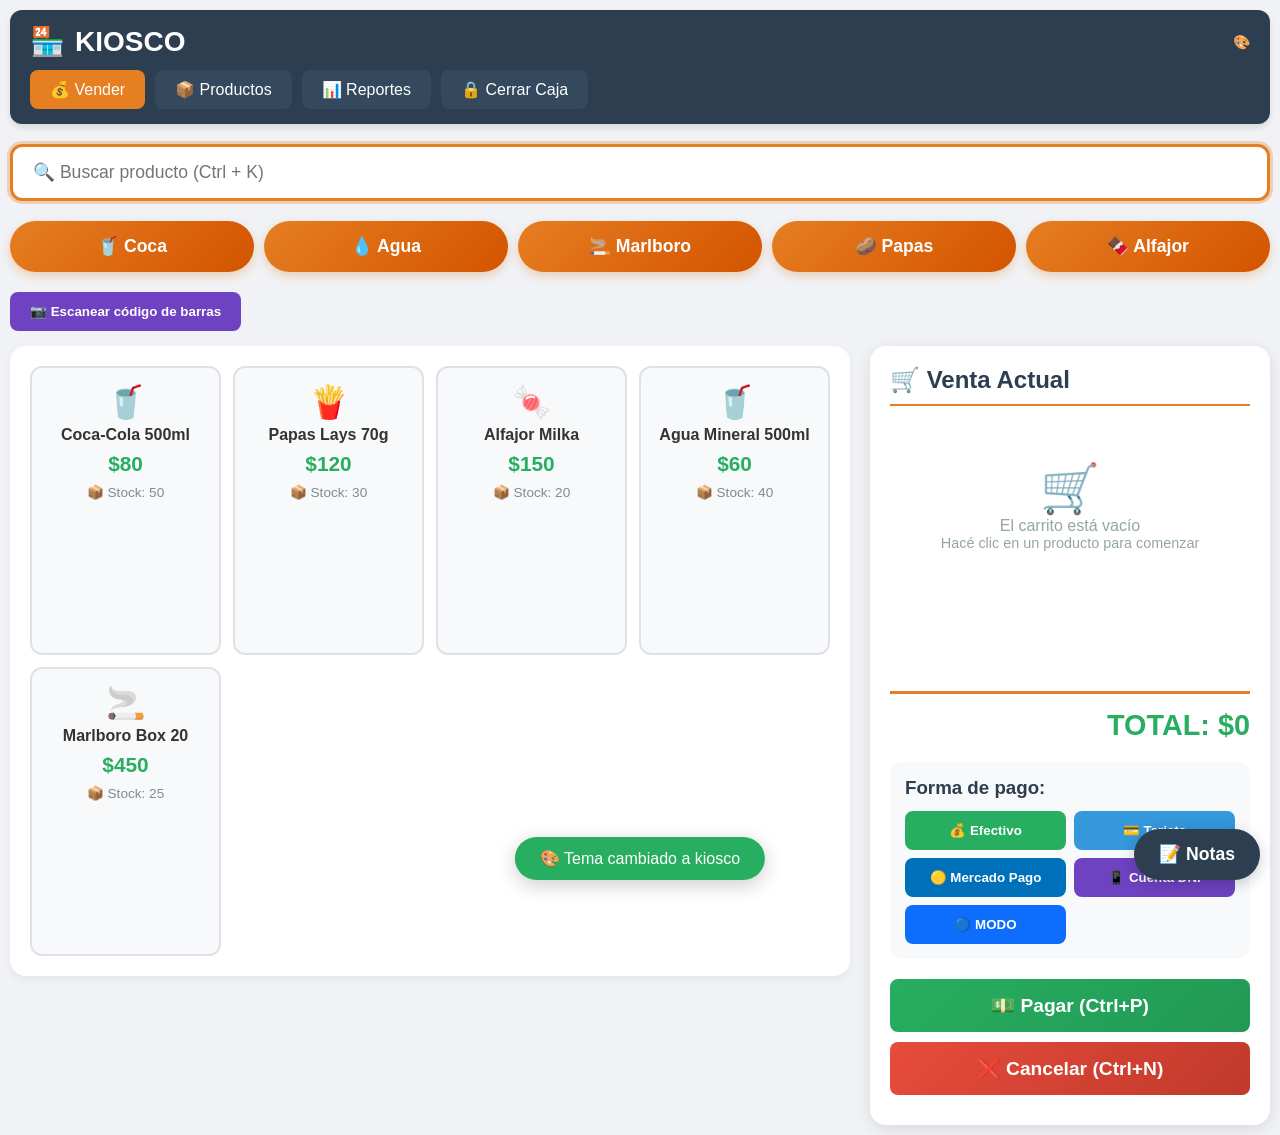
==== index.html @ 5be62ff6 "Add files via upload" ====
<!DOCTYPE html>
<html lang="es">
<head>
    <meta charset="UTF-8">
    <meta name="viewport" content="width=device-width, initial-scale=1.0">
    <title>Kiosco - Ventas</title>
    <link rel="stylesheet" href="style.css">
    <link rel="manifest" href="manifest.json">
    <meta name="theme-color" content="#2c3e50">
</head>
<body>
    <div class="app">
        <!-- Header -->
        <header>
            <h1>
                <span>🏪</span>
                 KIOSCO
                <span style="font-size:0.5em; margin-left:auto;" onclick="cambiarTema(prompt('Tema: kiosco, noche, navidad'))">🎨</span>
            </h1>
            <nav>
                <a href="index.html" class="activo">💰 Vender</a>
                <a href="productos.html">📦 Productos</a>
                <a href="reportes.html">📊 Reportes</a>
                <a href="#" onclick="cerrarCaja()">🔒 Cerrar Caja</a>
            </nav>
        </header>

        <!-- Buscador rápido -->
        <div class="buscador-rapido">
            <input type="text" id="buscador" placeholder="🔍 Buscar producto (Ctrl + K)" autofocus>
            <button onclick="limpiarBusqueda()" id="btnLimpiar" style="display:none;">✖</button>
        </div>

        <!-- Botones de venta rápida -->
        <div class="venta-rapida">
            <button onclick="venderRapido('Coca')" class="btn-rapido">🥤 Coca</button>
            <button onclick="venderRapido('Agua')" class="btn-rapido">💧 Agua</button>
            <button onclick="venderRapido('Marlboro')" class="btn-rapido">🚬 Marlboro</button>
            <button onclick="venderRapido('Papas')" class="btn-rapido">🥔 Papas</button>
            <button onclick="venderRapido('Alfajor')" class="btn-rapido">🍫 Alfajor</button>
        </div>

        <!-- Botón de escáner -->
        <button onclick="activarEscaneo()" class="btn-escaneo">📷 Escanear código de barras</button>

        <!-- Contenedor principal de ventas -->
        <div class="ventas-container">
            <!-- Grid de productos -->
            <div class="productos-grid" id="productosGrid">
                <!-- Se carga con JavaScript -->
            </div>

            <!-- Carrito -->
            <div class="carrito">
                <h2>🛒 Venta Actual</h2>
                
                <div class="carrito-items" id="carritoItems">
                    <!-- Se carga con JS -->
                </div>
                
                <div class="carrito-total">
                    <span>TOTAL:</span>
                    <span id="totalVenta">$0</span>
                </div>

                <!-- Métodos de pago -->
                <div class="metodos-pago">
                    <h3>Forma de pago:</h3>
                    <div class="botones-pago">
                        <button onclick="seleccionarPago('EFECTIVO')" class="btn-pago efectivo">💰 Efectivo</button>
                        <button onclick="seleccionarPago('TARJETA')" class="btn-pago tarjeta">💳 Tarjeta</button>
                        <button onclick="seleccionarPago('MERCADO_PAGO')" class="btn-pago mp">🟡 Mercado Pago</button>
                        <button onclick="seleccionarPago('CUENTA_DNI')" class="btn-pago dni">📱 Cuenta DNI</button>
                        <button onclick="seleccionarPago('MODE')" class="btn-pago modo">🔵 MODO</button>
                    </div>
                </div>

                <!-- Botones de acción -->
                <button onclick="pagar()" class="btn-pagar">💵 Pagar (Ctrl+P)</button>
                <button onclick="cancelarVenta()" class="btn-cancelar">❌ Cancelar (Ctrl+N)</button>

                <!-- Panel de vuelto -->
                <div id="vueltoPanel" style="display: none;">
                    <input type="number" id="pagoCliente" placeholder="Monto recibido">
                    <button onclick="calcularVuelto()">Calcular vuelto</button>
                    <div id="resultadoVuelto"></div>
                </div>
            </div>
        </div>

        <!-- Panel de notas -->
        <div class="notas-panel">
            <button onclick="toggleNotas()" class="btn-notas">📝 Notas</button>
            <div id="notasContent" style="display:none;">
                <textarea id="notasTexto" placeholder="Ej: Pedir Coca, Llamar a proveedor..."></textarea>
                <button onclick="guardarNotas()">Guardar Notas</button>
            </div>
        </div>
    </div>

    <script src="db.js"></script>
    <script src="script.js"></script>
</body>
</html>
---- style.css ----
* {
    margin: 0;
    padding: 0;
    box-sizing: border-box;
    font-family: 'Segoe UI', Arial, sans-serif;
}

:root {
    --color-primario: #e67e22;
    --color-secundario: #2c3e50;
    --color-exito: #27ae60;
    --color-peligro: #e74c3c;
    --color-fondo: #f0f2f5;
    --color-texto: #333;
    --color-borde: #dee2e6;
}

body {
    background: var(--color-fondo);
    color: var(--color-texto);
}

.app {
    max-width: 1400px;
    margin: 0 auto;
    padding: 10px;
}

/* ========== HEADER Y NAVEGACIÓN ========== */
header {
    background: var(--color-secundario);
    color: white;
    padding: 15px 20px;
    border-radius: 12px;
    margin-bottom: 20px;
    box-shadow: 0 4px 6px rgba(0,0,0,0.1);
}

header h1 {
    font-size: 28px;
    margin-bottom: 12px;
    display: flex;
    align-items: center;
    gap: 10px;
}

nav {
    display: flex;
    gap: 10px;
    flex-wrap: wrap;
}

nav a {
    color: white;
    text-decoration: none;
    padding: 10px 20px;
    border-radius: 8px;
    background: #34495e;
    transition: all 0.3s;
    font-weight: 500;
}

nav a:hover {
    background: var(--color-primario);
    transform: translateY(-2px);
}

nav a.activo {
    background: var(--color-primario);
}

/* ========== BUSCADOR RÁPIDO (EXTRA 1) ========== */
.buscador-rapido {
    margin-bottom: 20px;
    display: flex;
    gap: 10px;
}

.buscador-rapido input {
    flex: 1;
    padding: 15px 20px;
    font-size: 1.1em;
    border: 3px solid var(--color-primario);
    border-radius: 12px;
    outline: none;
    transition: all 0.3s;
    box-shadow: 0 2px 5px rgba(0,0,0,0.1);
}

.buscador-rapido input:focus {
    box-shadow: 0 0 0 3px rgba(230, 126, 34, 0.3);
}

.buscador-rapido button {
    padding: 0 20px;
    background: var(--color-peligro);
    color: white;
    border: none;
    border-radius: 12px;
    cursor: pointer;
    font-size: 1.2em;
    transition: all 0.3s;
}

.buscador-rapido button:hover {
    background: #c0392b;
    transform: scale(1.05);
}

/* ========== VENTA RÁPIDA (EXTRA 2) ========== */
.venta-rapida {
    display: flex;
    gap: 10px;
    margin-bottom: 20px;
    flex-wrap: wrap;
}

.btn-rapido {
    padding: 15px 25px;
    background: linear-gradient(135deg, var(--color-primario), #d35400);
    color: white;
    border: none;
    border-radius: 50px;
    cursor: pointer;
    font-size: 1.1em;
    font-weight: bold;
    box-shadow: 0 4px 10px rgba(230, 126, 34, 0.3);
    transition: all 0.3s;
    flex: 1;
    min-width: 120px;
}

.btn-rapido:hover {
    transform: translateY(-3px);
    box-shadow: 0 6px 15px rgba(230, 126, 34, 0.4);
}

/* ========== PANEL DE NOTAS (EXTRA 3) ========== */
.notas-panel {
    position: fixed;
    bottom: 20px;
    right: 20px;
    z-index: 1000;
}

.btn-notas {
    padding: 15px 25px;
    background: var(--color-secundario);
    color: white;
    border: none;
    border-radius: 50px;
    cursor: pointer;
    font-size: 1.1em;
    font-weight: bold;
    box-shadow: 0 4px 15px rgba(0,0,0,0.2);
    transition: all 0.3s;
}

.btn-notas:hover {
    transform: scale(1.05);
    background: #34495e;
}

#notasContent {
    position: absolute;
    bottom: 80px;
    right: 0;
    width: 300px;
    background: white;
    border-radius: 12px;
    padding: 15px;
    box-shadow: 0 10px 30px rgba(0,0,0,0.2);
}

#notasTexto {
    width: 100%;
    height: 150px;
    padding: 12px;
    border: 2px solid var(--color-borde);
    border-radius: 8px;
    margin-bottom: 10px;
    resize: none;
    font-size: 1em;
}

#notasContent button {
    width: 100%;
    padding: 10px;
    background: var(--color-exito);
    color: white;
    border: none;
    border-radius: 8px;
    cursor: pointer;
}

/* ========== LAYOUT DE VENTAS ========== */
.ventas-container {
    display: grid;
    grid-template-columns: 1fr 400px;
    gap: 20px;
}

/* ========== GRID DE PRODUCTOS ========== */
.productos-grid {
    display: grid;
    grid-template-columns: repeat(auto-fill, minmax(160px, 1fr));
    gap: 12px;
    background: white;
    padding: 20px;
    border-radius: 16px;
    max-height: 70vh;
    overflow-y: auto;
    box-shadow: 0 4px 10px rgba(0,0,0,0.05);
}

.producto-card {
    background: #f8f9fa;
    border: 2px solid var(--color-borde);
    border-radius: 12px;
    padding: 15px 10px;
    text-align: center;
    cursor: pointer;
    transition: all 0.2s;
    position: relative;
}

.producto-card:hover {
    background: var(--color-primario);
    color: white;
    border-color: #d35400;
    transform: translateY(-3px);
    box-shadow: 0 5px 15px rgba(230, 126, 34, 0.3);
}

.producto-card.sin-stock {
    opacity: 0.4;
    cursor: not-allowed;
}

.producto-card.sin-stock:hover {
    background: #f8f9fa;
    color: inherit;
    transform: none;
    box-shadow: none;
}

.precio {
    font-weight: bold;
    color: var(--color-exito);
    font-size: 1.3em;
    margin: 8px 0;
}

.producto-card:hover .precio {
    color: white;
}

.stock {
    font-size: 0.85em;
    color: #7f8c8d;
}

.producto-card:hover .stock {
    color: #ecf0f1;
}

/* ========== CARRITO ========== */
.carrito {
    background: white;
    padding: 20px;
    border-radius: 16px;
    height: fit-content;
    position: sticky;
    top: 10px;
    box-shadow: 0 4px 15px rgba(0,0,0,0.1);
}

.carrito h2 {
    color: var(--color-secundario);
    margin-bottom: 15px;
    padding-bottom: 10px;
    border-bottom: 2px solid var(--color-primario);
}

.carrito-items {
    min-height: 250px;
    max-height: 400px;
    overflow-y: auto;
    margin: 15px 0;
}

.carrito-item {
    display: flex;
    justify-content: space-between;
    align-items: center;
    padding: 12px;
    border-bottom: 1px solid #ecf0f1;
    animation: slideIn 0.3s ease;
}

@keyframes slideIn {
    from {
        opacity: 0;
        transform: translateX(20px);
    }
    to {
        opacity: 1;
        transform: translateX(0);
    }
}

.item-cantidad {
    display: flex;
    align-items: center;
    gap: 8px;
}

.item-cantidad button {
    width: 30px;
    height: 30px;
    border: none;
    background: #3498db;
    color: white;
    border-radius: 6px;
    cursor: pointer;
    font-weight: bold;
    transition: all 0.2s;
}

.item-cantidad button:hover {
    background: #2980b9;
    transform: scale(1.1);
}

.item-cantidad button:active {
    transform: scale(0.9);
}

.carrito-total {
    font-size: 1.8em;
    font-weight: bold;
    text-align: right;
    margin: 20px 0;
    padding-top: 15px;
    border-top: 3px solid var(--color-primario);
    color: var(--color-exito);
}

/* ========== MÉTODOS DE PAGO (EXTRA 4) ========== */
.metodos-pago {
    margin: 20px 0;
    padding: 15px;
    background: #f8f9fa;
    border-radius: 12px;
}

.metodos-pago h3 {
    margin-bottom: 12px;
    color: var(--color-secundario);
}

.botones-pago {
    display: grid;
    grid-template-columns: repeat(auto-fit, minmax(120px, 1fr));
    gap: 8px;
}

.btn-pago {
    padding: 12px;
    border: none;
    border-radius: 8px;
    cursor: pointer;
    font-weight: bold;
    transition: all 0.2s;
}

.btn-pago:hover {
    transform: translateY(-2px);
    filter: brightness(1.1);
}

.btn-pago.efectivo {
    background: #27ae60;
    color: white;
}

.btn-pago.tarjeta {
    background: #3498db;
    color: white;
}

.btn-pago.mp {
    background: #0070ba;
    color: white;
}

.btn-pago.dni {
    background: #6f42c1;
    color: white;
}

.btn-pago.modo {
    background: #0d6efd;
    color: white;
}

/* ========== PANEL DE VUELTO ========== */
#vueltoPanel {
    margin-top: 20px;
    padding: 20px;
    background: #e8f4fd;
    border-radius: 12px;
}

#vueltoPanel input {
    width: 100%;
    padding: 15px;
    font-size: 1.2em;
    border: 2px solid #3498db;
    border-radius: 8px;
    margin-bottom: 10px;
}

#vueltoPanel button {
    width: 100%;
    padding: 12px;
    background: #3498db;
    color: white;
    border: none;
    border-radius: 8px;
    cursor: pointer;
    font-weight: bold;
}

#resultadoVuelto {
    margin-top: 15px;
    text-align: center;
    font-size: 1.2em;
}

/* ========== BOTONES PRINCIPALES ========== */
.btn-pagar, .btn-cancelar {
    width: 100%;
    padding: 15px;
    border: none;
    border-radius: 8px;
    font-size: 1.2em;
    font-weight: bold;
    cursor: pointer;
    transition: all 0.3s;
    margin-bottom: 10px;
}

.btn-pagar {
    background: linear-gradient(135deg, var(--color-exito), #229954);
    color: white;
}

.btn-pagar:hover {
    transform: translateY(-2px);
    box-shadow: 0 5px 15px rgba(39, 174, 96, 0.4);
}

.btn-cancelar {
    background: linear-gradient(135deg, var(--color-peligro), #c0392b);
    color: white;
}

.btn-cancelar:hover {
    transform: translateY(-2px);
    box-shadow: 0 5px 15px rgba(231, 76, 60, 0.4);
}

/* ========== GESTIÓN DE PRODUCTOS ========== */
.productos-gestion {
    background: white;
    padding: 25px;
    border-radius: 16px;
    box-shadow: 0 4px 15px rgba(0,0,0,0.1);
}

.form-producto {
    display: grid;
    grid-template-columns: repeat(auto-fit, minmax(200px, 1fr));
    gap: 15px;
    margin-bottom: 30px;
    padding: 25px;
    background: #f8f9fa;
    border-radius: 12px;
}

.form-producto input,
.form-producto select {
    padding: 12px 15px;
    border: 2px solid var(--color-borde);
    border-radius: 8px;
    font-size: 1em;
    transition: all 0.3s;
}

.form-producto input:focus,
.form-producto select:focus {
    border-color: var(--color-primario);
    outline: none;
    box-shadow: 0 0 0 3px rgba(230, 126, 34, 0.2);
}

.btn-agregar {
    padding: 12px 20px;
    background: var(--color-exito);
    color: white;
    border: none;
    border-radius: 8px;
    cursor: pointer;
    font-weight: bold;
    font-size: 1.1em;
    transition: all 0.3s;
}

.btn-agregar:hover {
    background: #229954;
    transform: translateY(-2px);
}

.tabla-productos {
    width: 100%;
    border-collapse: collapse;
    background: white;
    border-radius: 8px;
    overflow: hidden;
    box-shadow: 0 2px 10px rgba(0,0,0,0.05);
}

.tabla-productos th {
    background: var(--color-secundario);
    color: white;
    padding: 15px;
    text-align: left;
    font-weight: 500;
}

.tabla-productos td {
    padding: 12px 15px;
    border-bottom: 1px solid #ecf0f1;
}

.tabla-productos tr:hover {
    background: #f8f9fa;
}

.stock-bajo {
    background: #fff3cd;
}

.stock-bajo:hover {
    background: #ffe69c !important;
}

/* ========== REPORTES ========== */
.reportes-container {
    background: white;
    padding: 25px;
    border-radius: 16px;
    box-shadow: 0 4px 15px rgba(0,0,0,0.1);
}

.reporte-card {
    background: #f8f9fa;
    padding: 20px;
    margin-bottom: 20px;
    border-radius: 12px;
    border-left: 5px solid var(--color-primario);
}

.reporte-card h3 {
    color: var(--color-secundario);
    margin-bottom: 15px;
}

.reporte-valor {
    font-size: 2.5em;
    font-weight: bold;
    color: var(--color-exito);
}

.reporte-card ul {
    list-style: none;
    padding: 0;
}

.reporte-card li {
    padding: 10px;
    border-bottom: 1px solid #ecf0f1;
    font-size: 1.1em;
}

.reporte-card li:last-child {
    border-bottom: none;
}

/* ========== MODAL PARA ESCÁNER (EXTRA 5) ========== */
.modal {
    position: fixed;
    top: 0;
    left: 0;
    width: 100%;
    height: 100%;
    background: rgba(0,0,0,0.8);
    display: flex;
    justify-content: center;
    align-items: center;
    z-index: 2000;
}

.modal-content {
    background: white;
    padding: 25px;
    border-radius: 16px;
    max-width: 500px;
    width: 90%;
}

.modal-content video {
    width: 100%;
    border-radius: 8px;
    margin: 15px 0;
}

.modal-content button {
    padding: 12px 20px;
    background: var(--color-peligro);
    color: white;
    border: none;
    border-radius: 8px;
    cursor: pointer;
    width: 100%;
}

.btn-escaneo {
    padding: 12px 20px;
    background: #6f42c1;
    color: white;
    border: none;
    border-radius: 8px;
    cursor: pointer;
    font-weight: bold;
    margin-bottom: 15px;
    transition: all 0.3s;
}

.btn-escaneo:hover {
    background: #6610f2;
    transform: translateY(-2px);
}

/* ========== MODO TABLET ========== */
@media (max-width: 1024px) {
    .ventas-container {
        grid-template-columns: 1fr;
    }
    
    .productos-grid {
        max-height: 50vh;
    }
    
    .carrito {
        position: static;
        margin-top: 20px;
    }
}

@media (max-width: 768px) {
    .productos-grid {
        grid-template-columns: repeat(2, 1fr);
    }
    
    .botones-pago {
        grid-template-columns: 1fr;
    }
    
    .venta-rapida {
        flex-direction: column;
    }
    
    .btn-rapido {
        width: 100%;
    }
    
    header h1 {
        font-size: 24px;
    }
    
    nav {
        flex-direction: column;
    }
    
    nav a {
        text-align: center;
    }
}

/* ========== ANIMACIONES ========== */
@keyframes pulse {
    0% { transform: scale(1); }
    50% { transform: scale(1.05); }
    100% { transform: scale(1); }
}

.alerta-stock {
    animation: pulse 1s infinite;
    background: #fff3cd;
    padding: 10px;
    border-radius: 5px;
    margin: 10px 0;
    text-align: center;
}

/* ========== UTILIDADES ========== */
.text-center { text-align: center; }
.mt-20 { margin-top: 20px; }
.mb-20 { margin-bottom: 20px; }
.hidden { display: none; }
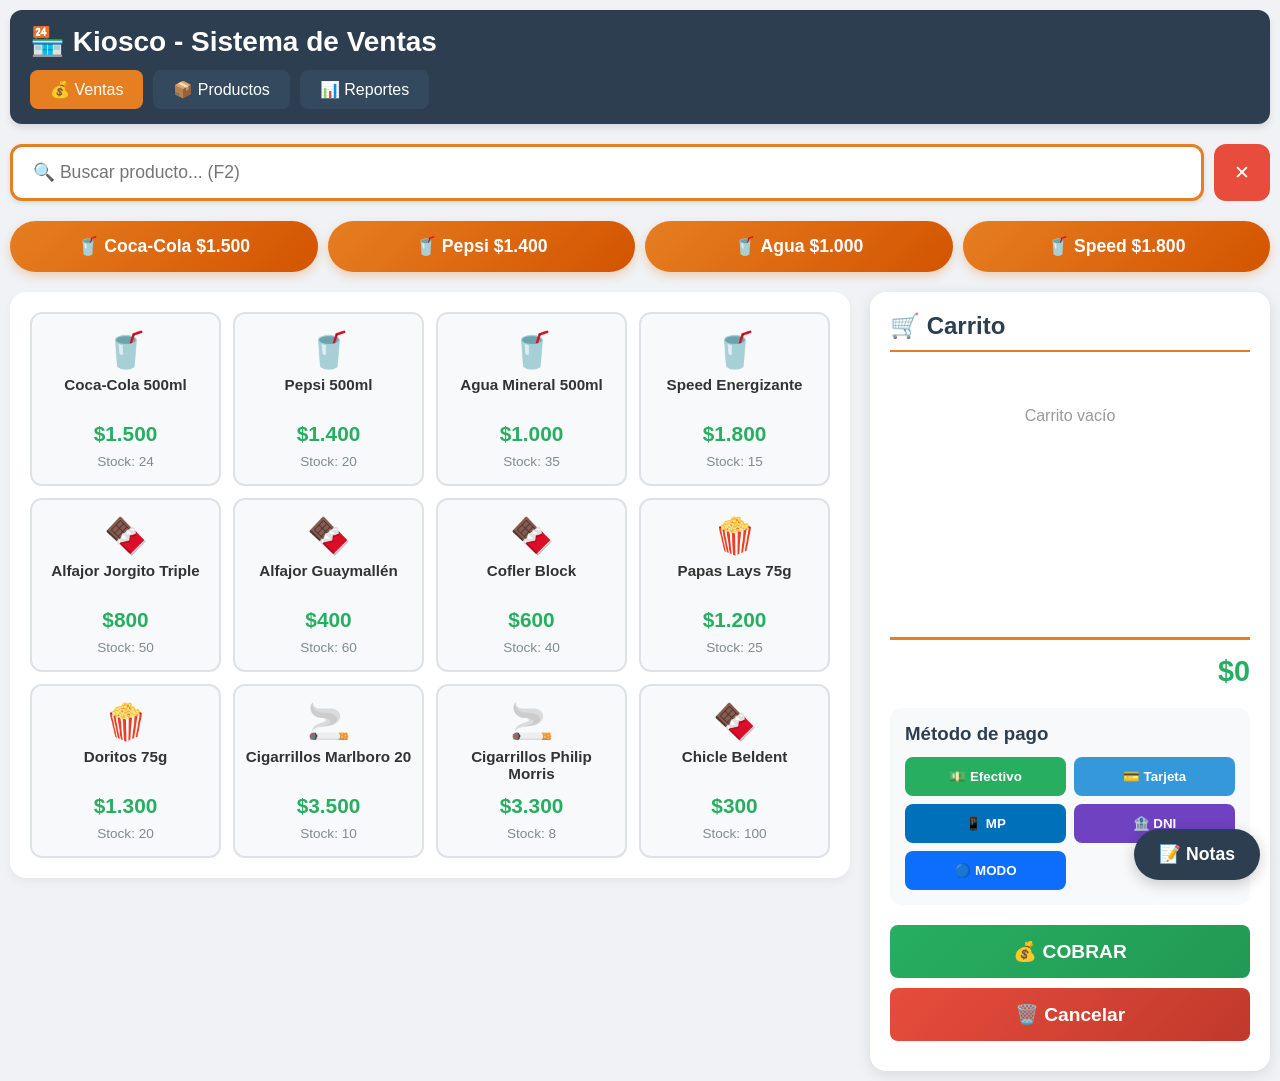
==== commit ef5ab87a: "Update index.html" ====
--- a/index.html
+++ b/index.html
@@ -3,102 +3,1261 @@
 <head>
     <meta charset="UTF-8">
     <meta name="viewport" content="width=device-width, initial-scale=1.0">
-    <title>Kiosco - Ventas</title>
-    <link rel="stylesheet" href="style.css">
-    <link rel="manifest" href="manifest.json">
-    <meta name="theme-color" content="#2c3e50">
+    <title>Kiosco - Sistema de Ventas Pro</title>
+    <style>
+* {
+    margin: 0;
+    padding: 0;
+    box-sizing: border-box;
+    font-family: 'Segoe UI', Arial, sans-serif;
+}
+
+:root {
+    --color-primario: #e67e22;
+    --color-secundario: #2c3e50;
+    --color-exito: #27ae60;
+    --color-peligro: #e74c3c;
+    --color-fondo: #f0f2f5;
+    --color-texto: #333;
+    --color-borde: #dee2e6;
+}
+
+body {
+    background: var(--color-fondo);
+    color: var(--color-texto);
+}
+
+.app {
+    max-width: 1400px;
+    margin: 0 auto;
+    padding: 10px;
+}
+
+/* ========== HEADER Y NAVEGACIÓN ========== */
+header {
+    background: var(--color-secundario);
+    color: white;
+    padding: 15px 20px;
+    border-radius: 12px;
+    margin-bottom: 20px;
+    box-shadow: 0 4px 6px rgba(0,0,0,0.1);
+}
+
+header h1 {
+    font-size: 28px;
+    margin-bottom: 12px;
+    display: flex;
+    align-items: center;
+    gap: 10px;
+}
+
+nav {
+    display: flex;
+    gap: 10px;
+    flex-wrap: wrap;
+}
+
+nav a {
+    color: white;
+    text-decoration: none;
+    padding: 10px 20px;
+    border-radius: 8px;
+    background: #34495e;
+    transition: all 0.3s;
+    font-weight: 500;
+}
+
+nav a:hover {
+    background: var(--color-primario);
+    transform: translateY(-2px);
+}
+
+nav a.activo {
+    background: var(--color-primario);
+}
+
+/* ========== BUSCADOR RÁPIDO (EXTRA 1) ========== */
+.buscador-rapido {
+    margin-bottom: 20px;
+    display: flex;
+    gap: 10px;
+}
+
+.buscador-rapido input {
+    flex: 1;
+    padding: 15px 20px;
+    font-size: 1.1em;
+    border: 3px solid var(--color-primario);
+    border-radius: 12px;
+    outline: none;
+    transition: all 0.3s;
+    box-shadow: 0 2px 5px rgba(0,0,0,0.1);
+}
+
+.buscador-rapido input:focus {
+    box-shadow: 0 0 0 3px rgba(230, 126, 34, 0.3);
+}
+
+.buscador-rapido button {
+    padding: 0 20px;
+    background: var(--color-peligro);
+    color: white;
+    border: none;
+    border-radius: 12px;
+    cursor: pointer;
+    font-size: 1.2em;
+    transition: all 0.3s;
+}
+
+.buscador-rapido button:hover {
+    background: #c0392b;
+    transform: scale(1.05);
+}
+
+/* ========== VENTA RÁPIDA (EXTRA 2) ========== */
+.venta-rapida {
+    display: flex;
+    gap: 10px;
+    margin-bottom: 20px;
+    flex-wrap: wrap;
+}
+
+.btn-rapido {
+    padding: 15px 25px;
+    background: linear-gradient(135deg, var(--color-primario), #d35400);
+    color: white;
+    border: none;
+    border-radius: 50px;
+    cursor: pointer;
+    font-size: 1.1em;
+    font-weight: bold;
+    box-shadow: 0 4px 10px rgba(230, 126, 34, 0.3);
+    transition: all 0.3s;
+    flex: 1;
+    min-width: 120px;
+}
+
+.btn-rapido:hover {
+    transform: translateY(-3px);
+    box-shadow: 0 6px 15px rgba(230, 126, 34, 0.4);
+}
+
+/* ========== PANEL DE NOTAS (EXTRA 3) ========== */
+.notas-panel {
+    position: fixed;
+    bottom: 20px;
+    right: 20px;
+    z-index: 1000;
+}
+
+.btn-notas {
+    padding: 15px 25px;
+    background: var(--color-secundario);
+    color: white;
+    border: none;
+    border-radius: 50px;
+    cursor: pointer;
+    font-size: 1.1em;
+    font-weight: bold;
+    box-shadow: 0 4px 15px rgba(0,0,0,0.2);
+    transition: all 0.3s;
+}
+
+.btn-notas:hover {
+    transform: scale(1.05);
+    background: #34495e;
+}
+
+#notasContent {
+    position: absolute;
+    bottom: 80px;
+    right: 0;
+    width: 300px;
+    background: white;
+    border-radius: 12px;
+    padding: 15px;
+    box-shadow: 0 10px 30px rgba(0,0,0,0.2);
+}
+
+#notasTexto {
+    width: 100%;
+    height: 150px;
+    padding: 12px;
+    border: 2px solid var(--color-borde);
+    border-radius: 8px;
+    margin-bottom: 10px;
+    resize: none;
+    font-size: 1em;
+}
+
+#notasContent button {
+    width: 100%;
+    padding: 10px;
+    background: var(--color-exito);
+    color: white;
+    border: none;
+    border-radius: 8px;
+    cursor: pointer;
+}
+
+/* ========== LAYOUT DE VENTAS ========== */
+.ventas-container {
+    display: grid;
+    grid-template-columns: 1fr 400px;
+    gap: 20px;
+}
+
+/* ========== GRID DE PRODUCTOS ========== */
+.productos-grid {
+    display: grid;
+    grid-template-columns: repeat(auto-fill, minmax(160px, 1fr));
+    gap: 12px;
+    background: white;
+    padding: 20px;
+    border-radius: 16px;
+    max-height: 70vh;
+    overflow-y: auto;
+    box-shadow: 0 4px 10px rgba(0,0,0,0.05);
+}
+
+.producto-card {
+    background: #f8f9fa;
+    border: 2px solid var(--color-borde);
+    border-radius: 12px;
+    padding: 15px 10px;
+    text-align: center;
+    cursor: pointer;
+    transition: all 0.2s;
+    position: relative;
+}
+
+.producto-card:hover {
+    background: var(--color-primario);
+    color: white;
+    border-color: #d35400;
+    transform: translateY(-3px);
+    box-shadow: 0 5px 15px rgba(230, 126, 34, 0.3);
+}
+
+.producto-card.sin-stock {
+    opacity: 0.4;
+    cursor: not-allowed;
+}
+
+.producto-card.sin-stock:hover {
+    background: #f8f9fa;
+    color: inherit;
+    transform: none;
+    box-shadow: none;
+}
+
+.precio {
+    font-weight: bold;
+    color: var(--color-exito);
+    font-size: 1.3em;
+    margin: 8px 0;
+}
+
+.producto-card:hover .precio {
+    color: white;
+}
+
+.stock {
+    font-size: 0.85em;
+    color: #7f8c8d;
+}
+
+.producto-card:hover .stock {
+    color: #ecf0f1;
+}
+
+/* ========== CARRITO ========== */
+.carrito {
+    background: white;
+    padding: 20px;
+    border-radius: 16px;
+    height: fit-content;
+    position: sticky;
+    top: 10px;
+    box-shadow: 0 4px 15px rgba(0,0,0,0.1);
+}
+
+.carrito h2 {
+    color: var(--color-secundario);
+    margin-bottom: 15px;
+    padding-bottom: 10px;
+    border-bottom: 2px solid var(--color-primario);
+}
+
+.carrito-items {
+    min-height: 250px;
+    max-height: 400px;
+    overflow-y: auto;
+    margin: 15px 0;
+}
+
+.carrito-item {
+    display: flex;
+    justify-content: space-between;
+    align-items: center;
+    padding: 12px;
+    border-bottom: 1px solid #ecf0f1;
+    animation: slideIn 0.3s ease;
+}
+
+@keyframes slideIn {
+    from {
+        opacity: 0;
+        transform: translateX(20px);
+    }
+    to {
+        opacity: 1;
+        transform: translateX(0);
+    }
+}
+
+.item-cantidad {
+    display: flex;
+    align-items: center;
+    gap: 8px;
+}
+
+.item-cantidad button {
+    width: 30px;
+    height: 30px;
+    border: none;
+    background: #3498db;
+    color: white;
+    border-radius: 6px;
+    cursor: pointer;
+    font-weight: bold;
+    transition: all 0.2s;
+}
+
+.item-cantidad button:hover {
+    background: #2980b9;
+    transform: scale(1.1);
+}
+
+.item-cantidad button:active {
+    transform: scale(0.9);
+}
+
+.carrito-total {
+    font-size: 1.8em;
+    font-weight: bold;
+    text-align: right;
+    margin: 20px 0;
+    padding-top: 15px;
+    border-top: 3px solid var(--color-primario);
+    color: var(--color-exito);
+}
+
+/* ========== MÉTODOS DE PAGO (EXTRA 4) ========== */
+.metodos-pago {
+    margin: 20px 0;
+    padding: 15px;
+    background: #f8f9fa;
+    border-radius: 12px;
+}
+
+.metodos-pago h3 {
+    margin-bottom: 12px;
+    color: var(--color-secundario);
+}
+
+.botones-pago {
+    display: grid;
+    grid-template-columns: repeat(auto-fit, minmax(120px, 1fr));
+    gap: 8px;
+}
+
+.btn-pago {
+    padding: 12px;
+    border: none;
+    border-radius: 8px;
+    cursor: pointer;
+    font-weight: bold;
+    transition: all 0.2s;
+}
+
+.btn-pago:hover {
+    transform: translateY(-2px);
+    filter: brightness(1.1);
+}
+
+.btn-pago.efectivo {
+    background: #27ae60;
+    color: white;
+}
+
+.btn-pago.tarjeta {
+    background: #3498db;
+    color: white;
+}
+
+.btn-pago.mp {
+    background: #0070ba;
+    color: white;
+}
+
+.btn-pago.dni {
+    background: #6f42c1;
+    color: white;
+}
+
+.btn-pago.modo {
+    background: #0d6efd;
+    color: white;
+}
+
+/* ========== PANEL DE VUELTO ========== */
+#vueltoPanel {
+    margin-top: 20px;
+    padding: 20px;
+    background: #e8f4fd;
+    border-radius: 12px;
+}
+
+#vueltoPanel input {
+    width: 100%;
+    padding: 15px;
+    font-size: 1.2em;
+    border: 2px solid #3498db;
+    border-radius: 8px;
+    margin-bottom: 10px;
+}
+
+#vueltoPanel button {
+    width: 100%;
+    padding: 12px;
+    background: #3498db;
+    color: white;
+    border: none;
+    border-radius: 8px;
+    cursor: pointer;
+    font-weight: bold;
+}
+
+#resultadoVuelto {
+    margin-top: 15px;
+    text-align: center;
+    font-size: 1.2em;
+}
+
+/* ========== BOTONES PRINCIPALES ========== */
+.btn-pagar, .btn-cancelar {
+    width: 100%;
+    padding: 15px;
+    border: none;
+    border-radius: 8px;
+    font-size: 1.2em;
+    font-weight: bold;
+    cursor: pointer;
+    transition: all 0.3s;
+    margin-bottom: 10px;
+}
+
+.btn-pagar {
+    background: linear-gradient(135deg, var(--color-exito), #229954);
+    color: white;
+}
+
+.btn-pagar:hover {
+    transform: translateY(-2px);
+    box-shadow: 0 5px 15px rgba(39, 174, 96, 0.4);
+}
+
+.btn-cancelar {
+    background: linear-gradient(135deg, var(--color-peligro), #c0392b);
+    color: white;
+}
+
+.btn-cancelar:hover {
+    transform: translateY(-2px);
+    box-shadow: 0 5px 15px rgba(231, 76, 60, 0.4);
+}
+
+/* ========== GESTIÓN DE PRODUCTOS ========== */
+.productos-gestion {
+    background: white;
+    padding: 25px;
+    border-radius: 16px;
+    box-shadow: 0 4px 15px rgba(0,0,0,0.1);
+}
+
+.form-producto {
+    display: grid;
+    grid-template-columns: repeat(auto-fit, minmax(200px, 1fr));
+    gap: 15px;
+    margin-bottom: 30px;
+    padding: 25px;
+    background: #f8f9fa;
+    border-radius: 12px;
+}
+
+.form-producto input,
+.form-producto select {
+    padding: 12px 15px;
+    border: 2px solid var(--color-borde);
+    border-radius: 8px;
+    font-size: 1em;
+    transition: all 0.3s;
+}
+
+.form-producto input:focus,
+.form-producto select:focus {
+    border-color: var(--color-primario);
+    outline: none;
+    box-shadow: 0 0 0 3px rgba(230, 126, 34, 0.2);
+}
+
+.btn-agregar {
+    padding: 12px 20px;
+    background: var(--color-exito);
+    color: white;
+    border: none;
+    border-radius: 8px;
+    cursor: pointer;
+    font-weight: bold;
+    font-size: 1.1em;
+    transition: all 0.3s;
+}
+
+.btn-agregar:hover {
+    background: #229954;
+    transform: translateY(-2px);
+}
+
+.tabla-productos {
+    width: 100%;
+    border-collapse: collapse;
+    background: white;
+    border-radius: 8px;
+    overflow: hidden;
+    box-shadow: 0 2px 10px rgba(0,0,0,0.05);
+}
+
+.tabla-productos th {
+    background: var(--color-secundario);
+    color: white;
+    padding: 15px;
+    text-align: left;
+    font-weight: 500;
+}
+
+.tabla-productos td {
+    padding: 12px 15px;
+    border-bottom: 1px solid #ecf0f1;
+}
+
+.tabla-productos tr:hover {
+    background: #f8f9fa;
+}
+
+.stock-bajo {
+    background: #fff3cd;
+}
+
+.stock-bajo:hover {
+    background: #ffe69c !important;
+}
+
+/* ========== REPORTES ========== */
+.reportes-container {
+    background: white;
+    padding: 25px;
+    border-radius: 16px;
+    box-shadow: 0 4px 15px rgba(0,0,0,0.1);
+}
+
+.reporte-card {
+    background: #f8f9fa;
+    padding: 20px;
+    margin-bottom: 20px;
+    border-radius: 12px;
+    border-left: 5px solid var(--color-primario);
+}
+
+.reporte-card h3 {
+    color: var(--color-secundario);
+    margin-bottom: 15px;
+}
+
+.reporte-valor {
+    font-size: 2.5em;
+    font-weight: bold;
+    color: var(--color-exito);
+}
+
+.reporte-card ul {
+    list-style: none;
+    padding: 0;
+}
+
+.reporte-card li {
+    padding: 10px;
+    border-bottom: 1px solid #ecf0f1;
+    font-size: 1.1em;
+}
+
+.reporte-card li:last-child {
+    border-bottom: none;
+}
+
+/* ========== MODAL PARA ESCÁNER (EXTRA 5) ========== */
+.modal {
+    position: fixed;
+    top: 0;
+    left: 0;
+    width: 100%;
+    height: 100%;
+    background: rgba(0,0,0,0.8);
+    display: flex;
+    justify-content: center;
+    align-items: center;
+    z-index: 2000;
+}
+
+.modal-content {
+    background: white;
+    padding: 25px;
+    border-radius: 16px;
+    max-width: 500px;
+    width: 90%;
+}
+
+.modal-content video {
+    width: 100%;
+    border-radius: 8px;
+    margin: 15px 0;
+}
+
+.modal-content button {
+    padding: 12px 20px;
+    background: var(--color-peligro);
+    color: white;
+    border: none;
+    border-radius: 8px;
+    cursor: pointer;
+    width: 100%;
+}
+
+.btn-escaneo {
+    padding: 12px 20px;
+    background: #6f42c1;
+    color: white;
+    border: none;
+    border-radius: 8px;
+    cursor: pointer;
+    font-weight: bold;
+    margin-bottom: 15px;
+    transition: all 0.3s;
+}
+
+.btn-escaneo:hover {
+    background: #6610f2;
+    transform: translateY(-2px);
+}
+
+/* ========== MODO TABLET ========== */
+@media (max-width: 1024px) {
+    .ventas-container {
+        grid-template-columns: 1fr;
+    }
+    
+    .productos-grid {
+        max-height: 50vh;
+    }
+    
+    .carrito {
+        position: static;
+        margin-top: 20px;
+    }
+}
+
+@media (max-width: 768px) {
+    .productos-grid {
+        grid-template-columns: repeat(2, 1fr);
+    }
+    
+    .botones-pago {
+        grid-template-columns: 1fr;
+    }
+    
+    .venta-rapida {
+        flex-direction: column;
+    }
+    
+    .btn-rapido {
+        width: 100%;
+    }
+    
+    header h1 {
+        font-size: 24px;
+    }
+    
+    nav {
+        flex-direction: column;
+    }
+    
+    nav a {
+        text-align: center;
+    }
+}
+
+/* ========== ANIMACIONES ========== */
+@keyframes pulse {
+    0% { transform: scale(1); }
+    50% { transform: scale(1.05); }
+    100% { transform: scale(1); }
+}
+
+.alerta-stock {
+    animation: pulse 1s infinite;
+    background: #fff3cd;
+    padding: 10px;
+    border-radius: 5px;
+    margin: 10px 0;
+    text-align: center;
+}
+
+/* ========== UTILIDADES ========== */
+.text-center { text-align: center; }
+.mt-20 { margin-top: 20px; }
+.mb-20 { margin-bottom: 20px; }
+.hidden { display: none; }
+</style>
 </head>
 <body>
-    <div class="app">
-        <!-- Header -->
-        <header>
-            <h1>
-                <span>🏪</span>
-                 KIOSCO
-                <span style="font-size:0.5em; margin-left:auto;" onclick="cambiarTema(prompt('Tema: kiosco, noche, navidad'))">🎨</span>
-            </h1>
-            <nav>
-                <a href="index.html" class="activo">💰 Vender</a>
-                <a href="productos.html">📦 Productos</a>
-                <a href="reportes.html">📊 Reportes</a>
-                <a href="#" onclick="cerrarCaja()">🔒 Cerrar Caja</a>
-            </nav>
-        </header>
-
-        <!-- Buscador rápido -->
-        <div class="buscador-rapido">
-            <input type="text" id="buscador" placeholder="🔍 Buscar producto (Ctrl + K)" autofocus>
-            <button onclick="limpiarBusqueda()" id="btnLimpiar" style="display:none;">✖</button>
-        </div>
-
-        <!-- Botones de venta rápida -->
-        <div class="venta-rapida">
-            <button onclick="venderRapido('Coca')" class="btn-rapido">🥤 Coca</button>
-            <button onclick="venderRapido('Agua')" class="btn-rapido">💧 Agua</button>
-            <button onclick="venderRapido('Marlboro')" class="btn-rapido">🚬 Marlboro</button>
-            <button onclick="venderRapido('Papas')" class="btn-rapido">🥔 Papas</button>
-            <button onclick="venderRapido('Alfajor')" class="btn-rapido">🍫 Alfajor</button>
-        </div>
-
-        <!-- Botón de escáner -->
-        <button onclick="activarEscaneo()" class="btn-escaneo">📷 Escanear código de barras</button>
-
-        <!-- Contenedor principal de ventas -->
-        <div class="ventas-container">
-            <!-- Grid de productos -->
-            <div class="productos-grid" id="productosGrid">
-                <!-- Se carga con JavaScript -->
+<div class="app">
+    <header>
+        <h1>🏪 Kiosco - Sistema de Ventas</h1>
+        <nav>
+            <a href="#" data-section="ventas" class="activo">💰 Ventas</a>
+            <a href="#" data-section="productos">📦 Productos</a>
+            <a href="#" data-section="reportes">📊 Reportes</a>
+        </nav>
+    </header>
+
+    <main>
+        <!-- VENTAS -->
+        <section id="seccion-ventas">
+            <div class="buscador-rapido">
+                <input type="text" id="buscadorInput" placeholder="🔍 Buscar producto... (F2)">
+                <button id="limpiarBusqueda" title="Limpiar">✕</button>
             </div>
 
-            <!-- Carrito -->
-            <div class="carrito">
-                <h2>🛒 Venta Actual</h2>
-                
-                <div class="carrito-items" id="carritoItems">
-                    <!-- Se carga con JS -->
+            <div id="alertaStock" class="alerta-stock hidden"></div>
+            
+            <div class="venta-rapida" id="ventaRapida"></div>
+
+            <div class="ventas-container">
+                <div>
+                    <div class="productos-grid" id="productosGrid"></div>
                 </div>
                 
-                <div class="carrito-total">
-                    <span>TOTAL:</span>
-                    <span id="totalVenta">$0</span>
+                <div class="carrito">
+                    <h2>🛒 Carrito</h2>
+                    <div class="carrito-items" id="carritoItems">
+                        <p style="text-align:center;color:#999;padding:40px 0">Carrito vacío</p>
+                    </div>
+                    <div class="carrito-total" id="totalCarrito">$0</div>
+
+                    <div class="metodos-pago">
+                        <h3>Método de pago</h3>
+                        <div class="botones-pago">
+                            <button class="btn-pago efectivo" data-metodo="efectivo">💵 Efectivo</button>
+                            <button class="btn-pago tarjeta" data-metodo="tarjeta">💳 Tarjeta</button>
+                            <button class="btn-pago mp" data-metodo="mercadopago">📱 MP</button>
+                            <button class="btn-pago dni" data-metodo="cuenta_dni">🏦 DNI</button>
+                            <button class="btn-pago modo" data-metodo="modo">🔵 MODO</button>
+                        </div>
+                    </div>
+
+                    <div id="vueltoPanel" class="hidden">
+                        <input type="number" id="montoRecibido" placeholder="Monto recibido">
+                        <button id="btnCalcularVuelto">Calcular Vuelto</button>
+                        <div id="resultadoVuelto"></div>
+                    </div>
+
+                    <button class="btn-pagar" id="btnPagar">💰 COBRAR</button>
+                    <button class="btn-cancelar" id="btnCancelar">🗑️ Cancelar</button>
                 </div>
-
-                <!-- Métodos de pago -->
-                <div class="metodos-pago">
-                    <h3>Forma de pago:</h3>
-                    <div class="botones-pago">
-                        <button onclick="seleccionarPago('EFECTIVO')" class="btn-pago efectivo">💰 Efectivo</button>
-                        <button onclick="seleccionarPago('TARJETA')" class="btn-pago tarjeta">💳 Tarjeta</button>
-                        <button onclick="seleccionarPago('MERCADO_PAGO')" class="btn-pago mp">🟡 Mercado Pago</button>
-                        <button onclick="seleccionarPago('CUENTA_DNI')" class="btn-pago dni">📱 Cuenta DNI</button>
-                        <button onclick="seleccionarPago('MODE')" class="btn-pago modo">🔵 MODO</button>
+            </div>
+        </section>
+
+        <!-- PRODUCTOS -->
+        <section id="seccion-productos" class="hidden">
+            <div class="productos-gestion">
+                <h2 style="margin-bottom:20px;color:#2c3e50">📦 Gestión de Productos</h2>
+                <button class="btn-escaneo" id="btnAbrirScanner">📷 Escanear Código</button>
+                <div class="form-producto">
+                    <input type="text" id="prodNombre" placeholder="Nombre del producto">
+                    <input type="number" id="prodPrecio" placeholder="Precio ($)" min="0">
+                    <input type="number" id="prodStock" placeholder="Stock inicial" min="0">
+                    <select id="prodCategoria">
+                        <option value="Bebidas">🥤 Bebidas</option>
+                        <option value="Golosinas">🍫 Golosinas</option>
+                        <option value="Snacks">🍿 Snacks</option>
+                        <option value="Cigarrillos">🚬 Cigarrillos</option>
+                        <option value="Otros">📦 Otros</option>
+                    </select>
+                    <input type="text" id="prodCodigo" placeholder="Código barras (opcional)">
+                    <button class="btn-agregar" id="btnGuardarProducto">➕ Agregar Producto</button>
+                </div>
+                <div style="overflow-x:auto">
+                    <table class="tabla-productos">
+                        <thead>
+                            <tr>
+                                <th>Producto</th>
+                                <th>Precio</th>
+                                <th>Stock</th>
+                                <th>Categoría</th>
+                                <th>Código</th>
+                                <th>Acciones</th>
+                            </tr>
+                        </thead>
+                        <tbody id="tablaProductosBody"></tbody>
+                    </table>
+                </div>
+            </div>
+        </section>
+
+        <!-- REPORTES -->
+        <section id="seccion-reportes" class="hidden">
+            <div class="reportes-container">
+                <h2 style="margin-bottom:20px;color:#2c3e50">📊 Reportes del Día</h2>
+                <div style="display:grid;grid-template-columns:repeat(auto-fit,minmax(250px,1fr));gap:20px">
+                    <div class="reporte-card">
+                        <h3>💰 Ventas de Hoy</h3>
+                        <div class="reporte-valor" id="reporteVentasHoy">$0</div>
+                        <p id="reporteTicketsHoy" style="color:#7f8c8d;margin-top:5px">0 tickets</p>
+                    </div>
+                    <div class="reporte-card">
+                        <h3>📈 Ticket Promedio</h3>
+                        <div class="reporte-valor" id="reporteTicketPromedio">$0</div>
+                    </div>
+                    <div class="reporte-card">
+                        <h3>🏆 Producto Estrella</h3>
+                        <div id="reporteTopProducto" style="font-size:1.3em;font-weight:bold;color:#27ae60;margin-top:10px">-</div>
                     </div>
                 </div>
 
-                <!-- Botones de acción -->
-                <button onclick="pagar()" class="btn-pagar">💵 Pagar (Ctrl+P)</button>
-                <button onclick="cancelarVenta()" class="btn-cancelar">❌ Cancelar (Ctrl+N)</button>
-
-                <!-- Panel de vuelto -->
-                <div id="vueltoPanel" style="display: none;">
-                    <input type="number" id="pagoCliente" placeholder="Monto recibido">
-                    <button onclick="calcularVuelto()">Calcular vuelto</button>
-                    <div id="resultadoVuelto"></div>
+                <div class="reporte-card">
+                    <h3>🔥 Top 5 Más Vendidos</h3>
+                    <ul id="reporteTopProductos"></ul>
+                </div>
+
+                <div class="reporte-card" style="border-left-color:#e74c3c">
+                    <h3>⚠️ Stock Bajo (&lt;5)</h3>
+                    <ul id="reporteStockBajo"></ul>
+                </div>
+
+                <div class="reporte-card">
+                    <h3>🧾 Últimas Ventas</h3>
+                    <ul id="reporteUltimasVentas" style="max-height:200px;overflow-y:auto"></ul>
                 </div>
             </div>
-        </div>
-
-        <!-- Panel de notas -->
-        <div class="notas-panel">
-            <button onclick="toggleNotas()" class="btn-notas">📝 Notas</button>
-            <div id="notasContent" style="display:none;">
-                <textarea id="notasTexto" placeholder="Ej: Pedir Coca, Llamar a proveedor..."></textarea>
-                <button onclick="guardarNotas()">Guardar Notas</button>
-            </div>
+        </section>
+    </main>
+</div>
+
+<!-- Panel Notas -->
+<div class="notas-panel">
+    <button class="btn-notas" id="btnToggleNotas">📝 Notas</button>
+    <div id="notasContent" class="hidden">
+        <textarea id="notasTexto" placeholder="Anotaciones del turno..."></textarea>
+        <button id="guardarNotas">Guardar</button>
+    </div>
+</div>
+
+<!-- Modal Scanner -->
+<div id="scannerModal" class="modal hidden">
+    <div class="modal-content">
+        <h3>📷 Escanear Código</h3>
+        <p style="color:#666;margin:10px 0">Ingrese código manualmente o con lector</p>
+        <video id="scannerVideo" autoplay playsinline style="display:none"></video>
+        <input type="text" id="codigoScanner" placeholder="Código de barras..." style="width:100%;padding:12px;border:2px solid #dee2e6;border-radius:8px;font-size:1.1em;margin:10px 0">
+        <div style="display:flex;gap:10px">
+            <button id="btnBuscarCodigo" style="flex:1;padding:12px;background:#27ae60;color:white;border:none;border-radius:8px;cursor:pointer;font-weight:bold">Buscar</button>
+            <button id="btnCerrarScanner" style="flex:1">Cerrar</button>
         </div>
     </div>
-
-    <script src="db.js"></script>
-    <script src="script.js"></script>
+</div>
+
+<!-- Toast -->
+<div id="toast" class="hidden" style="position:fixed;top:20px;right:20px;background:#27ae60;color:white;padding:15px 22px;border-radius:12px;z-index:3000;box-shadow:0 6px 20px rgba(0,0,0,0.2);font-weight:500;transition:all 0.3s;transform:translateY(-20px);opacity:0;max-width:90vw"></div>
+
+<script>
+document.addEventListener('DOMContentLoaded', () => {
+  const STORAGE = { productos:'kiosco_productos_v2', ventas:'kiosco_ventas_v2', notas:'kiosco_notas_v2' };
+
+  const defaultProductos = [
+    {id:1,nombre:'Coca-Cola 500ml',precio:1500,stock:24,categoria:'Bebidas',codigo:'7790895000158'},
+    {id:2,nombre:'Pepsi 500ml',precio:1400,stock:20,categoria:'Bebidas',codigo:'7792798010035'},
+    {id:3,nombre:'Agua Mineral 500ml',precio:1000,stock:35,categoria:'Bebidas',codigo:'7792798010120'},
+    {id:4,nombre:'Speed Energizante',precio:1800,stock:15,categoria:'Bebidas',codigo:'7792798010450'},
+    {id:5,nombre:'Alfajor Jorgito Triple',precio:800,stock:50,categoria:'Golosinas',codigo:'7790060001234'},
+    {id:6,nombre:'Alfajor Guaymallén',precio:400,stock:60,categoria:'Golosinas',codigo:'7790050005678'},
+    {id:7,nombre:'Cofler Block',precio:600,stock:40,categoria:'Golosinas',codigo:'7790030023456'},
+    {id:8,nombre:'Papas Lays 75g',precio:1200,stock:25,categoria:'Snacks',codigo:'7790070034567'},
+    {id:9,nombre:'Doritos 75g',precio:1300,stock:20,categoria:'Snacks',codigo:'7790070037890'},
+    {id:10,nombre:'Cigarrillos Marlboro 20',precio:3500,stock:10,categoria:'Cigarrillos',codigo:'7793000012345'},
+    {id:11,nombre:'Cigarrillos Philip Morris',precio:3300,stock:8,categoria:'Cigarrillos',codigo:'7793000056789'},
+    {id:12,nombre:'Chicle Beldent',precio:300,stock:100,categoria:'Golosinas',codigo:'7790040043210'}
+  ];
+
+  let productos = JSON.parse(localStorage.getItem(STORAGE.productos)) || defaultProductos;
+  let ventas = JSON.parse(localStorage.getItem(STORAGE.ventas)) || [];
+  let carrito = [];
+  let metodoPago = null;
+  let editingId = null;
+
+  const $ = s => document.querySelector(s);
+  const $$ = s => document.querySelectorAll(s);
+  const emojis = {Bebidas:'🥤',Golosinas:'🍫',Snacks:'🍿',Cigarrillos:'🚬',Otros:'📦'};
+  const formatear = n => '$' + n.toLocaleString('es-AR');
+
+  function guardarProductos(){ localStorage.setItem(STORAGE.productos, JSON.stringify(productos)); }
+  function guardarVentas(){ localStorage.setItem(STORAGE.ventas, JSON.stringify(ventas)); }
+
+  function showToast(msg, tipo='exito'){
+    const t = $('#toast');
+    t.textContent = msg;
+    t.style.background = tipo==='error' ? '#e74c3c' : '#27ae60';
+    t.classList.remove('hidden');
+    setTimeout(()=>{ t.style.opacity='1'; t.style.transform='translateY(0)'; },10);
+    setTimeout(()=>{
+      t.style.opacity='0';
+      t.style.transform='translateY(-20px)';
+      setTimeout(()=>t.classList.add('hidden'),300);
+    },2500);
+  }
+
+  // Navegación
+  $$('nav a').forEach(a=>{
+    a.addEventListener('click', e=>{
+      e.preventDefault();
+      $$('nav a').forEach(x=>x.classList.remove('activo'));
+      a.classList.add('activo');
+      const sec = a.dataset.section;
+      $('#seccion-ventas').classList.toggle('hidden', sec!=='ventas');
+      $('#seccion-productos').classList.toggle('hidden', sec!=='productos');
+      $('#seccion-reportes').classList.toggle('hidden', sec!=='reportes');
+      if(sec==='reportes') renderReportes();
+      if(sec==='productos') renderTablaProductos();
+    });
+  });
+
+  // Buscador
+  $('#buscadorInput').addEventListener('input', e=> renderProductosGrid(e.target.value));
+  $('#limpiarBusqueda').addEventListener('click', ()=>{ $('#buscadorInput').value=''; renderProductosGrid(''); });
+
+  // Notas
+  $('#btnToggleNotas').addEventListener('click', ()=> $('#notasContent').classList.toggle('hidden'));
+  $('#guardarNotas').addEventListener('click', ()=>{
+    localStorage.setItem(STORAGE.notas, $('#notasTexto').value);
+    showToast('Notas guardadas');
+    $('#notasContent').classList.add('hidden');
+  });
+  $('#notasTexto').value = localStorage.getItem(STORAGE.notas) || '';
+
+  function renderProductosGrid(filtro=''){
+    const grid = $('#productosGrid');
+    const f = filtro.toLowerCase();
+    const lista = productos.filter(p=> p.nombre.toLowerCase().includes(f) || (p.codigo && p.codigo.includes(f)));
+    grid.innerHTML = '';
+    lista.forEach(p=>{
+      const card = document.createElement('div');
+      card.className = 'producto-card' + (p.stock<=0 ? ' sin-stock':'');
+      card.dataset.id = p.id;
+      card.innerHTML = `
+        <div style="font-size:2.2em;margin-bottom:5px">${emojis[p.categoria]||'📦'}</div>
+        <h3 style="font-size:0.95em;min-height:38px">${p.nombre}</h3>
+        <div class="precio">${formatear(p.precio)}</div>
+        <div class="stock">Stock: ${p.stock}</div>
+      `;
+      if(p.stock>0) card.addEventListener('click', ()=> addToCart(p.id));
+      grid.appendChild(card);
+    });
+    checkAlertaStock();
+    renderVentaRapida();
+  }
+
+  function checkAlertaStock(){
+    const bajos = productos.filter(p=>p.stock>0 && p.stock<5);
+    const alerta = $('#alertaStock');
+    if(bajos.length){
+      alerta.classList.remove('hidden');
+      alerta.innerHTML = `⚠️ Stock bajo: ${bajos.map(b=>`${b.nombre} (${b.stock})`).join(', ')}`;
+    } else alerta.classList.add('hidden');
+  }
+
+  function renderVentaRapida(){
+    const cont = $('#ventaRapida');
+    cont.innerHTML='';
+    productos.slice(0,4).forEach(p=>{
+      const btn = document.createElement('button');
+      btn.className='btn-rapido';
+      btn.innerHTML = `${emojis[p.categoria]} ${p.nombre.split(' ')[0]} ${formatear(p.precio)}`;
+      btn.addEventListener('click', ()=> addToCart(p.id));
+      cont.appendChild(btn);
+    });
+  }
+
+  function addToCart(id){
+    const prod = productos.find(p=>p.id===id);
+    if(!prod || prod.stock<=0){ showToast('Sin stock', 'error'); return; }
+    const item = carrito.find(i=>i.id===id);
+    const cantidadEnCarrito = item ? item.cantidad : 0;
+    if(cantidadEnCarrito >= prod.stock){ showToast('No hay más stock', 'error'); return; }
+    if(item) item.cantidad++;
+    else carrito.push({id:prod.id, nombre:prod.nombre, precio:prod.precio, cantidad:1});
+    renderCarrito();
+    showToast(`${prod.nombre} agregado`);
+  }
+
+  function renderCarrito(){
+    const cont = $('#carritoItems');
+    if(carrito.length===0){
+      cont.innerHTML = '<p style="text-align:center;color:#999;padding:40px 0">Carrito vacío</p>';
+    } else {
+      cont.innerHTML = carrito.map(item=>`
+        <div class="carrito-item">
+          <div style="flex:1">
+            <strong>${item.nombre}</strong><br>
+            <small style="color:#7f8c8d">${formatear(item.precio)} c/u</small>
+          </div>
+          <div class="item-cantidad">
+            <button data-id="${item.id}" data-action="restar">−</button>
+            <span style="min-width:24px;text-align:center">${item.cantidad}</span>
+            <button data-id="${item.id}" data-action="sumar">+</button>
+          </div>
+          <div style="width:80px;text-align:right;font-weight:bold">${formatear(item.precio*item.cantidad)}</div>
+        </div>
+      `).join('');
+      cont.querySelectorAll('button').forEach(b=>{
+        b.addEventListener('click', ()=>{
+          const id = +b.dataset.id;
+          const act = b.dataset.action;
+          const it = carrito.find(i=>i.id===id);
+          if(act==='sumar'){
+            const prod = productos.find(p=>p.id===id);
+            if(it.cantidad < prod.stock) it.cantidad++; else showToast('Stock máximo','error');
+          } else {
+            it.cantidad--;
+            if(it.cantidad<=0) carrito = carrito.filter(i=>i.id!==id);
+          }
+          renderCarrito();
+        });
+      });
+    }
+    const total = carrito.reduce((s,i)=>s+i.precio*i.cantidad,0);
+    $('#totalCarrito').textContent = formatear(total);
+    if(metodoPago==='efectivo') calcularVuelto();
+  }
+
+  $$('.btn-pago').forEach(btn=>{
+    btn.addEventListener('click', ()=>{
+      $$('.btn-pago').forEach(b=>{b.style.outline='none'; b.style.transform='scale(1)'});
+      btn.style.outline='3px solid white';
+      btn.style.outlineOffset='-3px';
+      btn.style.transform='scale(1.05)';
+      metodoPago = btn.dataset.metodo;
+      const esEfectivo = metodoPago==='efectivo';
+      $('#vueltoPanel').classList.toggle('hidden', !esEfectivo);
+      if(esEfectivo) $('#montoRecibido').focus();
+    });
+  });
+
+  function calcularVuelto(){
+    const total = carrito.reduce((s,i)=>s+i.precio*i.cantidad,0);
+    const recibido = parseFloat($('#montoRecibido').value)||0;
+    const vuelto = recibido - total;
+    const res = $('#resultadoVuelto');
+    if(recibido>0){
+      res.innerHTML = vuelto>=0 
+        ? `<div style="color:#27ae60;font-weight:bold">Vuelto: ${formatear(vuelto)}</div>`
+        : `<div style="color:#e74c3c">Faltan: ${formatear(Math.abs(vuelto))}</div>`;
+    } else res.innerHTML='';
+  }
+  $('#montoRecibido').addEventListener('input', calcularVuelto);
+  $('#btnCalcularVuelto').addEventListener('click', calcularVuelto);
+
+  $('#btnPagar').addEventListener('click', ()=>{
+    if(carrito.length===0){ showToast('Carrito vacío','error'); return; }
+    if(!metodoPago){ showToast('Seleccione método de pago','error'); return; }
+    const total = carrito.reduce((s,i)=>s+i.precio*i.cantidad,0);
+    if(metodoPago==='efectivo'){
+      const recibido = parseFloat($('#montoRecibido').value)||0;
+      if(recibido < total){ showToast('Monto insuficiente','error'); return; }
+    }
+    carrito.forEach(item=>{
+      const prod = productos.find(p=>p.id===item.id);
+      prod.stock -= item.cantidad;
+    });
+    const venta = {
+      id: Date.now(),
+      fecha: new Date().toISOString(),
+      items: [...carrito],
+      total,
+      metodo: metodoPago,
+      vuelto: metodoPago==='efectivo' ? (parseFloat($('#montoRecibido').value)-total) : 0
+    };
+    ventas.unshift(venta);
+    guardarProductos();
+    guardarVentas();
+    showToast(`Venta cobrada ${formatear(total)}`);
+    carrito = [];
+    metodoPago = null;
+    $$('.btn-pago').forEach(b=>{b.style.outline='none'; b.style.transform='scale(1)'});
+    $('#vueltoPanel').classList.add('hidden');
+    $('#montoRecibido').value='';
+    $('#resultadoVuelto').innerHTML='';
+    renderCarrito();
+    renderProductosGrid($('#buscadorInput').value);
+    renderTablaProductos();
+  });
+
+  $('#btnCancelar').addEventListener('click', ()=>{
+    if(carrito.length===0) return;
+    if(confirm('¿Cancelar venta?')){
+      carrito=[];
+      renderCarrito();
+      showToast('Venta cancelada','error');
+    }
+  });
+
+  function renderTablaProductos(){
+    const tbody = $('#tablaProductosBody');
+    tbody.innerHTML = productos.map(p=>`
+      <tr class="${p.stock<5?'stock-bajo':''}">
+        <td><strong>${p.nombre}</strong></td>
+        <td style="color:#27ae60;font-weight:bold">${formatear(p.precio)}</td>
+        <td>${p.stock}</td>
+        <td>${emojis[p.categoria]} ${p.categoria}</td>
+        <td style="font-size:0.85em;color:#666">${p.codigo||'-'}</td>
+        <td>
+          <button data-id="${p.id}" data-action="edit" style="padding:6px 10px;background:#3498db;color:white;border:none;border-radius:6px;cursor:pointer;margin-right:5px">Editar</button>
+          <button data-id="${p.id}" data-action="del" style="padding:6px 10px;background:#e74c3c;color:white;border:none;border-radius:6px;cursor:pointer">X</button>
+        </td>
+      </tr>
+    `).join('');
+    tbody.querySelectorAll('button').forEach(b=>{
+      b.addEventListener('click', ()=>{
+        const id = +b.dataset.id;
+        const act = b.dataset.action;
+        if(act==='del'){
+          if(confirm('¿Eliminar producto?')){
+            productos = productos.filter(p=>p.id!==id);
+            guardarProductos();
+            renderTablaProductos();
+            renderProductosGrid();
+            showToast('Producto eliminado','error');
+          }
+        } else {
+          const p = productos.find(x=>x.id===id);
+          editingId = id;
+          $('#prodNombre').value = p.nombre;
+          $('#prodPrecio').value = p.precio;
+          $('#prodStock').value = p.stock;
+          $('#prodCategoria').value = p.categoria;
+          $('#prodCodigo').value = p.codigo||'';
+          $('#btnGuardarProducto').textContent = '💾 Actualizar Producto';
+          window.scrollTo({top:0,behavior:'smooth'});
+        }
+      });
+    });
+  }
+
+  $('#btnGuardarProducto').addEventListener('click', ()=>{
+    const nombre = $('#prodNombre').value.trim();
+    const precio = parseInt($('#prodPrecio').value);
+    const stock = parseInt($('#prodStock').value);
+    const categoria = $('#prodCategoria').value;
+    const codigo = $('#prodCodigo').value.trim();
+    if(!nombre || !precio || precio<=0 || isNaN(stock)){
+      showToast('Complete datos válidos','error'); return;
+    }
+    if(editingId){
+      const p = productos.find(x=>x.id===editingId);
+      p.nombre=nombre; p.precio=precio; p.stock=stock; p.categoria=categoria; p.codigo=codigo;
+      showToast('Producto actualizado');
+    } else {
+      const id = productos.length ? Math.max(...productos.map(p=>p.id))+1 : 1;
+      productos.push({id,nombre,precio,stock,categoria,codigo});
+      showToast('Producto agregado');
+    }
+    guardarProductos();
+    editingId=null;
+    $('#prodNombre').value=''; $('#prodPrecio').value=''; $('#prodStock').value=''; $('#prodCodigo').value='';
+    $('#btnGuardarProducto').textContent='➕ Agregar Producto';
+    renderTablaProductos();
+    renderProductosGrid();
+  });
+
+  // Scanner
+  $('#btnAbrirScanner').addEventListener('click', ()=>{ $('#scannerModal').classList.remove('hidden'); $('#codigoScanner').focus(); });
+  $('#btnCerrarScanner').addEventListener('click', ()=> $('#scannerModal').classList.add('hidden'));
+  $('#btnBuscarCodigo').addEventListener('click', buscarPorCodigo);
+  $('#codigoScanner').addEventListener('keydown', e=>{ if(e.key==='Enter') buscarPorCodigo(); });
+  function buscarPorCodigo(){
+    const cod = $('#codigoScanner').value.trim();
+    if(!cod) return;
+    const prod = productos.find(p=> p.codigo===cod || p.nombre.toLowerCase().includes(cod.toLowerCase()));
+    if(prod){
+      $('#scannerModal').classList.add('hidden');
+      $('#codigoScanner').value='';
+      document.querySelector('nav a[data-section="ventas"]').click();
+      addToCart(prod.id);
+    } else {
+      showToast('Producto no encontrado','error');
+    }
+  }
+
+  function renderReportes(){
+    const hoy = new Date().toDateString();
+    const ventasHoy = ventas.filter(v=> new Date(v.fecha).toDateString()===hoy);
+    const totalHoy = ventasHoy.reduce((s,v)=>s+v.total,0);
+    const tickets = ventasHoy.length;
+    const promedio = tickets ? Math.round(totalHoy/tickets) : 0;
+    $('#reporteVentasHoy').textContent = formatear(totalHoy);
+    $('#reporteTicketsHoy').textContent = `${tickets} tickets`;
+    $('#reporteTicketPromedio').textContent = formatear(promedio);
+
+    const mapa = {};
+    ventas.forEach(v=> v.items.forEach(i=>{
+      if(!mapa[i.id]) mapa[i.id]={nombre:i.nombre,cantidad:0,total:0};
+      mapa[i.id].cantidad+=i.cantidad;
+      mapa[i.id].total+=i.cantidad*i.precio;
+    }));
+    const top = Object.values(mapa).sort((a,b)=>b.cantidad-a.cantidad).slice(0,5);
+    $('#reporteTopProductos').innerHTML = top.length ? top.map((p,i)=>`<li><strong>${i+1}. ${p.nombre}</strong> - ${p.cantidad} vendidos (${formatear(p.total)})</li>`).join('') : '<li>Sin ventas aún</li>';
+    $('#reporteTopProducto').textContent = top[0] ? `${top[0].nombre} (${top[0].cantidad})` : '-';
+
+    const bajos = productos.filter(p=>p.stock<5).sort((a,b)=>a.stock-b.stock);
+    $('#reporteStockBajo').innerHTML = bajos.length ? bajos.map(p=>`<li>${emojis[p.categoria]} ${p.nombre} - <strong style="color:#e74c3c">${p.stock} unidades</strong></li>`).join('') : '<li>✓ Todo Ok</li>';
+
+    const ultimas = ventas.slice(0,10);
+    $('#reporteUltimasVentas').innerHTML = ultimas.length ? ultimas.map(v=>{
+      const hora = new Date(v.fecha).toLocaleTimeString('es-AR',{hour:'2-digit',minute:'2-digit'});
+      return `<li>${hora} - ${formatear(v.total)} - ${v.metodo} (${v.items.reduce((s,i)=>s+i.cantidad,0)} items)</li>`;
+    }).join('') : '<li>Sin ventas</li>';
+  }
+
+  // Init
+  renderProductosGrid();
+  renderCarrito();
+  renderTablaProductos();
+  renderReportes();
+
+  document.addEventListener('keydown', e=>{
+    if(e.key==='F2'){ e.preventDefault(); document.querySelector('nav a[data-section="ventas"]').click(); $('#buscadorInput').focus(); }
+    if(e.key==='Escape' && !$('#scannerModal').classList.contains('hidden')) $('#scannerModal').classList.add('hidden');
+  });
+});
+</script>
+<script>(function(){document.addEventListener("click",function(e){var a=e.target.closest("[data-product-id]");if(!a)return;e.preventDefault();var pid=a.getAttribute("data-product-id");if(pid)parent.postMessage({type:"ecto-artifact-link-click",productId:pid},"*")})})();</script>
 </body>
-</html>+</html>
